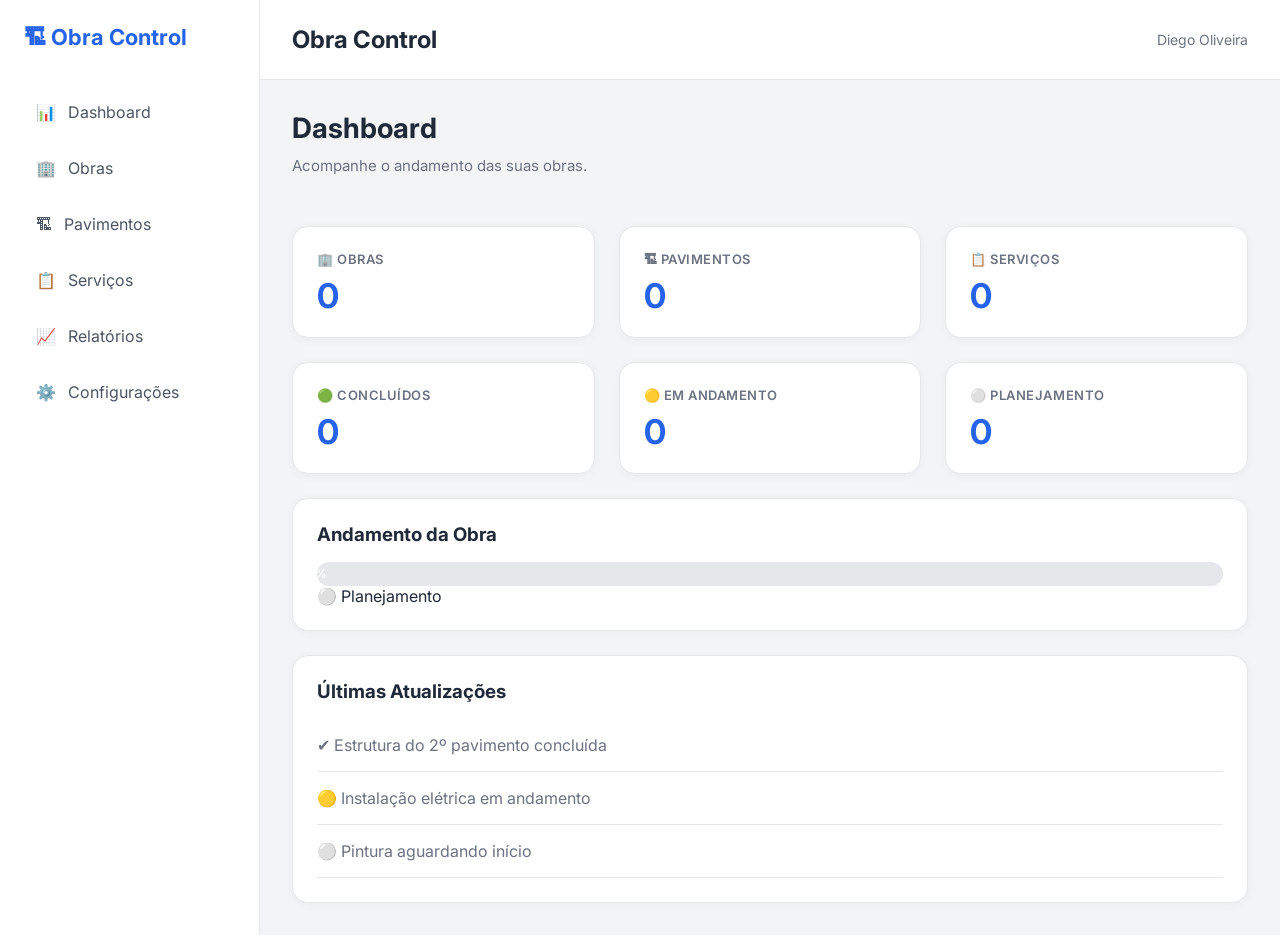
==== frontend/index.html @ 6a50544b "refactor: separate page css responsibilities" ====
<!DOCTYPE html>
<html lang="pt-BR">

<head>
    <meta charset="UTF-8">
    <meta name="viewport" content="width=device-width, initial-scale=1.0">
    <title>Obra Control</title>

    <link rel="preconnect" href="https://fonts.googleapis.com">
    <link rel="preconnect" href="https://fonts.gstatic.com" crossorigin>

    <link href="https://fonts.googleapis.com/css2?family=Inter:wght@300;400;500;600;700&display=swap" rel="stylesheet">

    <link rel="stylesheet" href="css/style.css">

    <link rel="stylesheet" href="css/layout.css">
    <link rel="stylesheet" href="css/header.css">
    <link rel="stylesheet" href="css/sidebar.css">

    <link rel="stylesheet" href="css/components/buttons.css">
    <link rel="stylesheet" href="css/components/cards.css">
    <link rel="stylesheet" href="css/components/badges.css">

    <link rel="stylesheet" href="css/utilities.css">

    <link rel="stylesheet" href="css/pages/dashboard.css">
</head>

<body>
    <div class="container">
        <aside class="sidebar" id="sidebar">
        </aside>

        <main class="main-content">
            <div id="header-container"></div>

            <section class="dashboard">
                <div class="dashboard-header">
                    <h2>Dashboard</h2>
                    <p>Acompanhe o andamento das suas obras.</p>
                </div>

                <div class="dashboard-grid">
                    <div class="dashboard-card">
                        <h3>🏢 Obras</h3>
                        <span id="total-obras">0</span>
                    </div>

                    <div class="dashboard-card">
                        <h3>🏗 Pavimentos</h3>
                        <span id="total-pavimentos">0</span>
                    </div>

                    <div class="dashboard-card">
                        <h3>📋 Serviços</h3>
                        <span id="total-servicos">0</span>
                    </div>

                    <div class="dashboard-card">
                        <h3>🟢 Concluídos</h3>
                        <span id="total-concluidos">0</span>
                    </div>

                    <div class="dashboard-card">
                        <h3>🟡 Em andamento</h3>
                        <span id="total-andamento">0</span>
                    </div>

                    <div class="dashboard-card">
                        <h3>⚪ Planejamento</h3>
                        <span id="total-planejamento">0</span>
                    </div>
                </div>

                <div class="progress-card">
                    <h3>Andamento da Obra</h3>

                    <div class="progress-bar">
                        <div class="progress-fill">
                            0%
                        </div>
                    </div>

                    <div id="status-geral"></div>
                </div>

                <div class="activities">
                    <h3>Últimas Atualizações</h3>

                    <ul>
                        <li>✔ Estrutura do 2º pavimento concluída</li>
                        <li>🟡 Instalação elétrica em andamento</li>
                        <li>⚪ Pintura aguardando início</li>
                    </ul>
                </div>
            </section>
        </main>
    </div>

    <!-- Componentes globais -->
    <script src="js/components/sidebar.js"></script>
    <script src="js/components/layout.js"></script>
    <script src="js/components/header.js"></script>

    <!-- Utilitários -->
    <script src="js/utils.js"></script>

    <!-- Script da página -->
    <script src="js/historico.js"></script>
    <script src="js/app.js"></script>
</body>

</html>
---- frontend/css/style.css ----
* {
    margin: 0;
    padding: 0;
    box-sizing: border-box;
}

/*
====================================
DESIGN SYSTEM — TOKENS GLOBAIS
====================================
*/

:root {

    /* CORES */
    --color-primary: #2563EB;
    --color-primary-hover: #1D4ED8;

    --color-background: #F3F4F6;
    --color-surface: #FFFFFF;
    --color-surface-secondary: #F9FAFB;

    --color-border: #E5E7EB;

    --color-text-primary: #1F2937;
    --color-text-secondary: #6B7280;

    /* STATUS */
    --color-success: #16A34A;
    --color-warning: #F59E0B;
    --color-neutral: #9CA3AF;
    --color-danger: #DC2626;

    /* BORDAS */
    --radius-sm: 8px;
    --radius-md: 10px;
    --radius-lg: 16px;

    /* ESPAÇAMENTOS */
    --spacing-xs: 8px;
    --spacing-sm: 12px;
    --spacing-md: 16px;
    --spacing-lg: 24px;
    --spacing-xl: 32px;

    /* SOMBRAS */
    --shadow-sm:
        0 2px 10px rgba(0, 0, 0, .04);

    --shadow-md:
        0 8px 24px rgba(15, 23, 42, .08);

    --shadow-lg:
        0 16px 40px rgba(15, 23, 42, .12);
}

body {
    font-family: "Inter", sans-serif;
    background-color: var(--color-background);
    color: var(--color-text-primary);
}

a {
    color: var(--color-primary);
    text-decoration: none;
}

a:hover {
    color: var(--color-primary-hover);
}

/*
====================================
CARD PADRÃO DO SISTEMA
====================================
*/

.card {
    background: var(--color-surface);
    border: 1px solid var(--color-border);
    border-radius: var(--radius-lg);
    padding: var(--spacing-lg);
    box-shadow: var(--shadow-sm);
    transition:
        transform .25s ease,
        box-shadow .25s ease;
}

.card:hover {
    transform: translateY(-2px);

    box-shadow:
        0 12px 28px rgba(0, 0, 0, .08);
}

/*
====================================
DESIGN SYSTEM — ELEVAÇÃO
====================================
*/

.shadow-sm {
    box-shadow:
        0 2px 8px rgba(15, 23, 42, .04);
}

.shadow-md {
    box-shadow:
        0 8px 24px rgba(15, 23, 42, .08);
}

.shadow-lg {
    box-shadow:
        0 16px 40px rgba(15, 23, 42, .12);
}

.shadow-hover {
    transition:
        box-shadow .25s ease,
        transform .25s ease;
}

.shadow-hover:hover {
    transform: translateY(-3px);

    box-shadow:
        0 12px 30px rgba(15, 23, 42, .10);
}

.card-hover {
    transition:
        transform .25s ease,
        box-shadow .25s ease;
}

.card-hover:hover {
    transform:
        translateY(-4px);

    box-shadow:
        0 14px 30px rgba(15, 23, 42, .08);
}
---- frontend/css/layout.css ----
.container {
    display: flex;
    min-height: 100vh;
}

.main-content {
    flex: 1;
    display: flex;
    flex-direction: column;
    min-width:0;
}
---- frontend/css/header.css ----
.header {
    height: 80px;
    background-color: white;
    border-bottom: 1px solid #E5E7EB;
    display: flex;
    align-items: center;
    justify-content: space-between;
    padding: 0 32px;
    position: sticky;
    top: 0;
    z-index: 10;
}

.header h1 {
    font-size: 24px;
    white-space:nowrap;
}

.user-area {
    color: #6B7280;
    font-size: 14px;
}

@media(max-width:768px){
    .header {
        height:auto;
        min-height:70px;
        padding:16px;
    }

    .header h1 {
        font-size:20px;
    }

    .user-area {
        font-size:13px;
    }
}
---- frontend/css/sidebar.css ----
.sidebar {
    width: 260px;
    background-color: #FFFFFF;
    border-right: 1px solid #E5E7EB;
    padding: 24px;
    box-sizing: border-box;
    transition: width .3s ease;
}

.logo {
    margin-bottom: 40px;
}

.logo h2 {
    color: #2563EB;
    white-space: nowrap;
    font-size: 22px;
}

.menu {
    display:flex;
    flex-direction:column;
    gap:12px;
}

.menu a {
    display:flex;
    align-items:center;
    gap:12px;
    padding:12px;
    border-radius:8px;
    color:#4B5563;
    text-decoration:none;
    transition:.3s;
}

.menu a:hover {
    background-color:#2563EB;
    color:white;
}

/*
    TABLET / MOBILE
*/

@media(max-width:768px) {
    .sidebar {
        width:80px;
        padding:16px;
    }

    .logo {
        display:flex;
        justify-content:center;
        margin-bottom:30px;
    }

    .logo h2 {
        font-size:0;
    }

    .logo h2::first-letter {
        font-size:28px;
    }

    .menu a {
        justify-content:center;
    }

    .menu-text {
        display:none;
    }

    .menu-icon {
        font-size:22px;
    }
}
---- frontend/css/components/buttons.css ----
/*
====================================
DESIGN SYSTEM — BOTÕES
====================================
*/

.btn-primary,
.btn-secondary,
.btn-view {
    display: inline-flex;
    align-items: center;
    justify-content: center;
    gap: var(--spacing-xs);

    min-height: 44px;

    padding:
        var(--spacing-sm)
        var(--spacing-md);

    border-radius: var(--radius-md);
    border: 1px solid transparent;

    font-size: 14px;
    font-weight: 600;
    font-family: inherit;

    cursor: pointer;
    user-select: none;

    transition:
        background .25s ease,
        color .25s ease,
        border-color .25s ease,
        box-shadow .25s ease,
        transform .15s ease;

    text-decoration: none;
}

.btn-primary:active,
.btn-secondary:active,
.btn-view:active {
    transform: scale(.98);
}

.btn-primary:focus-visible,
.btn-secondary:focus-visible,
.btn-view:focus-visible {
    outline: none;
    box-shadow:
        0 0 0 3px rgba(37, 99, 235, .18);
}

/*
====================================
TAMANHOS
====================================
*/

.btn-sm {
    min-height: 36px;
    padding:
        8px 14px;
    font-size: 13px;
    border-radius: var(--radius-sm);
}

.btn-md {
    min-height: 44px;
    padding:
        var(--spacing-sm)
        var(--spacing-md);
    font-size: 14px;
}

.btn-lg {
    min-height: 52px;
    padding:
        14px 28px;
    font-size: 16px;
    border-radius: var(--radius-lg);
}

/*
====================================
ÍCONE
====================================
*/

.btn-icon {
    display: inline-flex;
    align-items: center;
    justify-content: center;
    font-size: 16px;
    line-height: 1;
}

.btn-sm .btn-icon {
    font-size: 14px;
}

.btn-lg .btn-icon {
    font-size: 18px;
}

/*
====================================
BOTÃO VISUALIZAÇÃO
====================================
*/

.btn-view {
    background: var(--color-primary);
    color: var(--color-surface);
    border-color: var(--color-primary);
}

.btn-view:hover {
    background: var(--color-primary-hover);
    border-color: var(--color-surface);
    box-shadow: var(--shadow-md);
    transform: translateY(-1px);
}

.btn-view:disabled {
    background:#93C5FD;
    border-color:#93C5FD;
    cursor:not-allowed;
}
---- frontend/css/components/cards.css ----
.dashboard-card {
    background: var(--color-surface);
    border: 1px solid var(--color-border);
    border-radius: var(--radius-lg);
    padding: var(--spacing-lg);

    display: flex;
    flex-direction: column;
    gap: var(--spacing-sm);

    box-shadow: var(--shadow-sm);

    transition:
        transform .25s ease,
        box-shadow .25s ease;
}

.dashboard-card:hover {
    transform:
        translateY(-4px);

    box-shadow: var(--shadow-md);
}

.dashboard-card h3 {
    color: var(--color-text-secondary);
    font-size: 13px;
    font-weight: 600;
    text-transform: uppercase;
    letter-spacing: .04em;
}

.dashboard-card span {
    font-size: 34px;
    font-weight: 700;
    line-height: 1;
    color: var(--color-primary);
}

.progress-card,
.activities {
    background:var(--color-surface);
    border:1px solid var(--color-border);
    border-radius:var(--radius-lg);
    padding:var(--spacing-lg);

    box-shadow:var(--shadow-sm);
}

.indicador-card {
    background:var(--color-surface-secondary);
    border:1px solid var(--color-border);
    border-radius: 12px;
    padding: 14px;
    display: flex;
    flex-direction: column;
    align-items: center;
    justify-content: center;
    gap: 6px;
    transition: .2s;
}

.indicador-card:hover {
    transform:
        translateY(-3px);

    box-shadow: var(--shadow-md);
}

.indicador-card span {
    font-size: 20px;
}

.indicador-card strong {
    font-size: 24px;
    color:var(--color-text-primary);
}

.indicador-card small {
    color:var(--color-text-secondary);
    font-size: 13px;
}

.indicador-concluido {
    border-left: 4px solid var(--color-success);
}

.indicador-andamento {
    border-left: 4px solid var(--color-warning);
}

.indicador-planejamento {
    border-left: 4px solid var(--color-neutral);
}

.form-card,
.table-card {
    box-sizing: border-box;
}
---- frontend/css/pages/dashboard.css ----
.dashboard {
    padding: var(--spacing-xl);
    display: flex;
    flex-direction: column;
    gap: var(--spacing-lg);
}

.dashboard-header {
    margin-bottom: var(--spacing-lg);
}

.dashboard-header h2 {
    font-size: 28px;
    font-weight: 700;
    line-height: 1.2;
    color: var(--color-text-primary);
    margin-bottom: 8px;
}

.dashboard-header p {
    font-size: 15px;
    line-height: 1.6;
    color: var(--color-text-secondary);
    max-width: 700px;
}

.dashboard-grid {
    display: grid;
    grid-template-columns: repeat(3, 1fr);
    gap: var(--spacing-lg);
}

.progress-bar {
    width: 100%;
    height: 24px;
    background:var(--color-border);
    border-radius: 20px;
    margin-top: var(--spacing-md);
    overflow: hidden;
}

.progress-fill {
    width: 0%;
    height: 100%;
    background:var(--color-primary);
    color:var(--color-surface);
    display: flex;
    align-items: center;
    justify-content: center;
    font-size: 12px;
    transition: width 0.5s ease;
}

.activities ul {
    margin-top: var(--spacing-md);
    list-style: none;
}

.activities li {
    display: flex;
    align-items: center;
    gap: 10px;

    padding: 14px 0;

    border-bottom:1px solid var(--color-border);

    color: var(--color-text-secondary);
    line-height: 1.5;
}

.breadcrumb {
    display: flex;
    align-items: center;
    gap: 10px;
    margin-bottom: 24px;
    font-size: 14px;
    color:var(--color-text-secondary);
}

.breadcrumb a {
    text-decoration: none;
    color:var(--color-primary);
}

.breadcrumb strong {
    color:var(--color-text-primary);
    font-weight: 600;
}

.breadcrumb span {
    color: var(--color-neutral);
}

@media(max-width:1024px){
    .dashboard-grid{
        grid-template-columns:
            repeat(2,1fr);
    }
}

@media(max-width:600px){
    .dashboard-grid{
        grid-template-columns:
            1fr;
    }
}

@media(max-width:768px){
    .dashboard{
        padding:16px;
        gap:16px;
    }
}
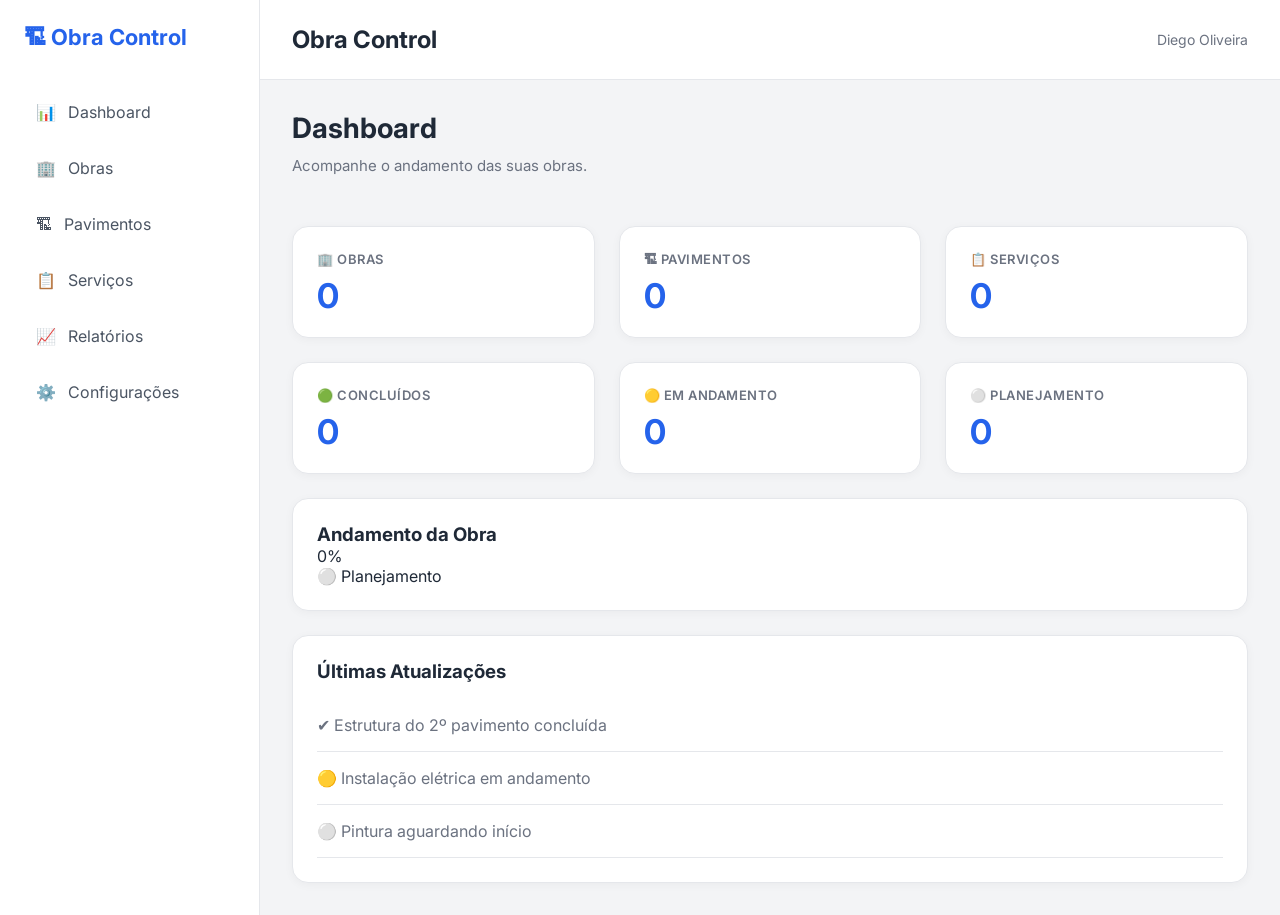
==== commit b1bd6092: "refactor: extract shared css components" ====
--- a/frontend/index.html
+++ b/frontend/index.html
@@ -20,6 +20,8 @@
     <link rel="stylesheet" href="css/components/buttons.css">
     <link rel="stylesheet" href="css/components/cards.css">
     <link rel="stylesheet" href="css/components/badges.css">
+    <link rel="stylesheet" href="../css/components/breadcrumb.css">
+    <link rel="stylesheet" href="../css/components/progress.css">
 
     <link rel="stylesheet" href="css/utilities.css">
 
--- a/frontend/css/pages/dashboard.css
+++ b/frontend/css/pages/dashboard.css
@@ -30,27 +30,6 @@
     gap: var(--spacing-lg);
 }
 
-.progress-bar {
-    width: 100%;
-    height: 24px;
-    background:var(--color-border);
-    border-radius: 20px;
-    margin-top: var(--spacing-md);
-    overflow: hidden;
-}
-
-.progress-fill {
-    width: 0%;
-    height: 100%;
-    background:var(--color-primary);
-    color:var(--color-surface);
-    display: flex;
-    align-items: center;
-    justify-content: center;
-    font-size: 12px;
-    transition: width 0.5s ease;
-}
-
 .activities ul {
     margin-top: var(--spacing-md);
     list-style: none;
@@ -67,29 +46,6 @@
 
     color: var(--color-text-secondary);
     line-height: 1.5;
-}
-
-.breadcrumb {
-    display: flex;
-    align-items: center;
-    gap: 10px;
-    margin-bottom: 24px;
-    font-size: 14px;
-    color:var(--color-text-secondary);
-}
-
-.breadcrumb a {
-    text-decoration: none;
-    color:var(--color-primary);
-}
-
-.breadcrumb strong {
-    color:var(--color-text-primary);
-    font-weight: 600;
-}
-
-.breadcrumb span {
-    color: var(--color-neutral);
 }
 
 @media(max-width:1024px){
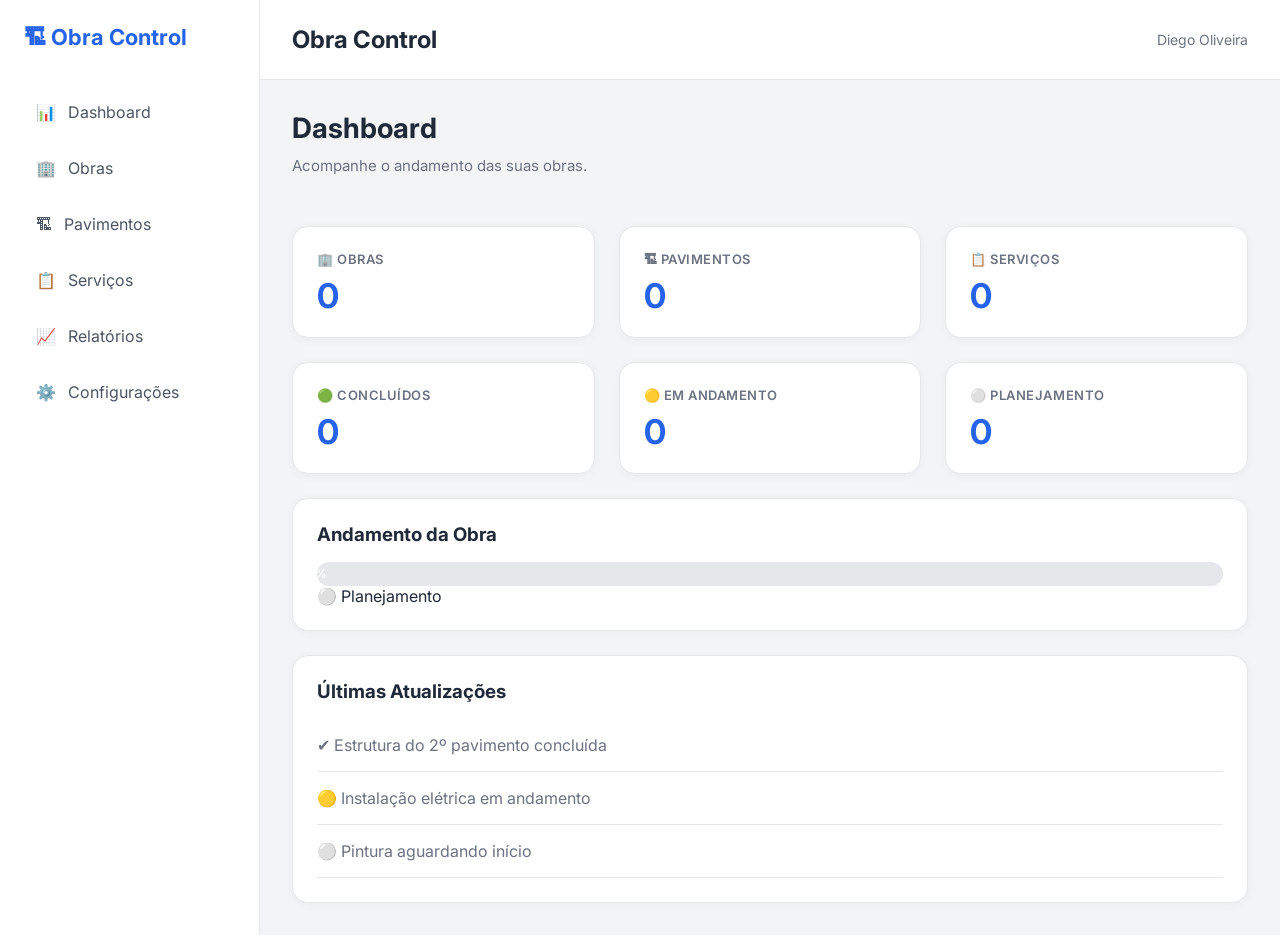
==== commit 928fc33a: "refactor: remove obsolete css files" ====
--- a/frontend/index.html
+++ b/frontend/index.html
@@ -20,8 +20,8 @@
     <link rel="stylesheet" href="css/components/buttons.css">
     <link rel="stylesheet" href="css/components/cards.css">
     <link rel="stylesheet" href="css/components/badges.css">
-    <link rel="stylesheet" href="../css/components/breadcrumb.css">
-    <link rel="stylesheet" href="../css/components/progress.css">
+    <link rel="stylesheet" href="css/components/breadcrumb.css">
+    <link rel="stylesheet" href="css/components/progress.css">
 
     <link rel="stylesheet" href="css/utilities.css">
 
--- a/frontend/css/components/buttons.css
+++ b/frontend/css/components/buttons.css
@@ -15,8 +15,7 @@
     min-height: 44px;
 
     padding:
-        var(--spacing-sm)
-        var(--spacing-md);
+        var(--spacing-sm) var(--spacing-md);
 
     border-radius: var(--radius-md);
     border: 1px solid transparent;
@@ -69,8 +68,7 @@
 .btn-md {
     min-height: 44px;
     padding:
-        var(--spacing-sm)
-        var(--spacing-md);
+        var(--spacing-sm) var(--spacing-md);
     font-size: 14px;
 }
 
@@ -124,7 +122,53 @@
 }
 
 .btn-view:disabled {
-    background:#93C5FD;
-    border-color:#93C5FD;
-    cursor:not-allowed;
+    background: #93C5FD;
+    border-color: #93C5FD;
+    cursor: not-allowed;
+}
+
+/*
+====================================
+BOTÃO PRIMÁRIO
+====================================
+*/
+
+.btn-primary {
+    background: #2563EB;
+    color: #FFFFFF;
+
+    border-color: #2563EB;
+}
+
+.btn-primary:hover {
+    background: #1D4ED8;
+    border-color: #1D4ED8;
+
+    box-shadow:
+        0 8px 20px rgba(37, 99, 235, .25);
+
+    transform: translateY(-1px);
+}
+
+
+.btn-primary:active {
+    transform: scale(.98);
+}
+
+
+.btn-primary:disabled {
+    background: #93C5FD;
+    border-color: #93C5FD;
+
+    cursor: not-allowed;
+
+    box-shadow: none;
+
+    transform: none;
+}
+
+@media(max-width:600px) {
+    .btn-primary {
+        width: 100%;
+    }
 }
--- a/frontend/css/components/breadcrumb.css
+++ b/frontend/css/components/breadcrumb.css
@@ -0,0 +1,58 @@
+/* COMPONENT — BREADCRUMB */
+.breadcrumb {
+    display: flex;
+    align-items: center;
+    gap: 10px;
+    padding: 14px 18px;
+    background: var(--color-surface);
+    border: 1px solid var(--color-border);
+    border-radius: var(--radius-md);
+    font-size: 14px;
+    color: var(--color-text-secondary);
+}
+
+.breadcrumb a {
+    display: flex;
+    align-items: center;
+    gap: 6px;
+    text-decoration: none;
+    color: var(--color-primary);
+    font-weight: 600;
+    transition: .2s ease;
+}
+
+.breadcrumb a:hover {
+    color: var(--color-primary-hover);
+    transform: translateY(-1px);
+}
+
+.breadcrumb span {
+    color: var(--color-neutral);
+    font-size: 16px;
+}
+
+.breadcrumb strong {
+    display: flex;
+    align-items: center;
+    gap: 6px;
+    color: var(--color-text-primary);
+    font-weight: 700;
+}
+
+.breadcrumb-separator {
+    color: var(--color-neutral);
+    font-weight: 600;
+}
+
+.breadcrumb-current {
+    color: var(--color-text-primary);
+    font-weight: 700;
+}
+
+@media(max-width:768px) {
+    .breadcrumb {
+        font-size: 13px;
+        padding: 12px;
+        gap: 8px;
+    }
+}
--- a/frontend/css/components/progress.css
+++ b/frontend/css/components/progress.css
@@ -0,0 +1,34 @@
+/* COMPONENT — PROGRESS */
+
+.progress-container {
+    width: 220px;
+    max-width: 100%;
+}
+
+.progress-bar {
+    width: 100%;
+    height: 24px;
+    background: var(--color-border);
+    border-radius: 999px;
+    overflow: hidden;
+    margin-top: var(--spacing-md);
+}
+
+.progress-fill {
+    height: 100%;
+    width: 0%;
+    background: var(--color-primary);
+    color: var(--color-surface);
+    font-size: 12px;
+    display: flex;
+    align-items: center;
+    justify-content: center;
+
+    transition:
+        width .5s ease;
+}
+
+.progress-text {
+    font-size: 13px;
+    color: var(--color-text-secondary);
+}
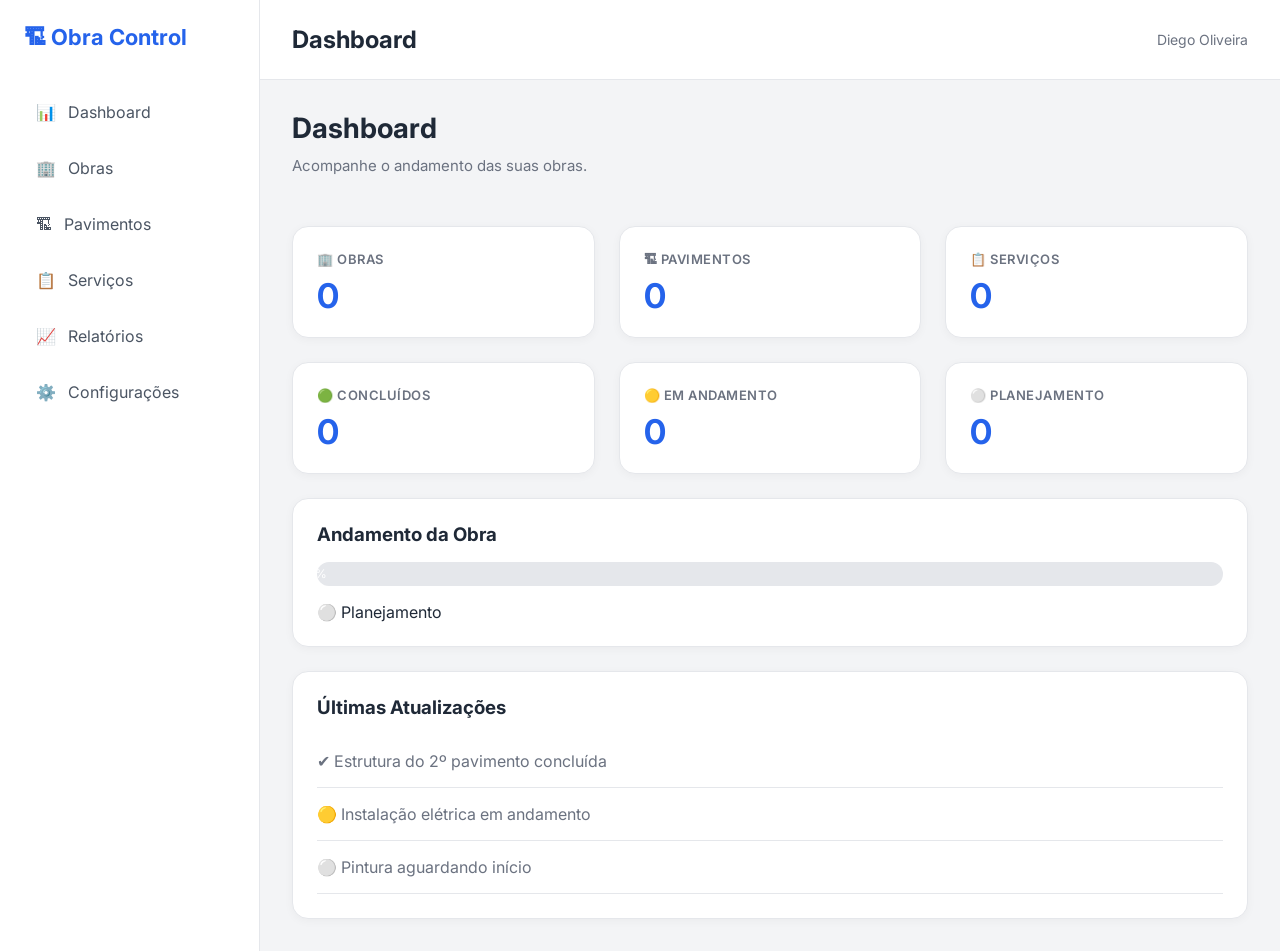
==== commit 2e86699c: "refactor: improve dashboard html semantics" ====
--- a/frontend/index.html
+++ b/frontend/index.html
@@ -4,7 +4,7 @@
 <head>
     <meta charset="UTF-8">
     <meta name="viewport" content="width=device-width, initial-scale=1.0">
-    <title>Obra Control</title>
+    <title>Dashboard | Obra Control</title>
 
     <link rel="preconnect" href="https://fonts.googleapis.com">
     <link rel="preconnect" href="https://fonts.gstatic.com" crossorigin>
@@ -29,55 +29,58 @@
 </head>
 
 <body>
-    <div class="container">
-        <aside class="sidebar" id="sidebar">
+    <div class="app-container">
+        <aside class="sidebar" id="sidebar" aria-label="Navegação principal">
         </aside>
 
         <main class="main-content">
-            <div id="header-container"></div>
+            <header id="header-container"></header>
 
             <section class="dashboard">
+                <h1 class="sr-only">Dashboard Obra Control</h1>
+
                 <div class="dashboard-header">
                     <h2>Dashboard</h2>
                     <p>Acompanhe o andamento das suas obras.</p>
                 </div>
 
                 <div class="dashboard-grid">
-                    <div class="dashboard-card">
+                    <article class="dashboard-card">
                         <h3>🏢 Obras</h3>
-                        <span id="total-obras">0</span>
-                    </div>
+                        <strong id="total-obras">0</strong>
+                    </article>
 
-                    <div class="dashboard-card">
+                    <article class="dashboard-card">
                         <h3>🏗 Pavimentos</h3>
-                        <span id="total-pavimentos">0</span>
-                    </div>
+                        <strong id="total-pavimentos">0</strong>
+                    </article>
 
-                    <div class="dashboard-card">
+                    <article class="dashboard-card">
                         <h3>📋 Serviços</h3>
-                        <span id="total-servicos">0</span>
-                    </div>
+                        <strong id="total-servicos">0</strong>
+                    </article>
 
-                    <div class="dashboard-card">
+                    <article class="dashboard-card">
                         <h3>🟢 Concluídos</h3>
-                        <span id="total-concluidos">0</span>
-                    </div>
+                        <strong id="total-concluidos">0</strong>
+                    </article>
 
-                    <div class="dashboard-card">
+                    <article class="dashboard-card">
                         <h3>🟡 Em andamento</h3>
-                        <span id="total-andamento">0</span>
-                    </div>
+                        <strong id="total-andamento">0</strong>
+                    </article>
 
-                    <div class="dashboard-card">
+                    <article class="dashboard-card">
                         <h3>⚪ Planejamento</h3>
-                        <span id="total-planejamento">0</span>
-                    </div>
+                        <strong id="total-planejamento">0</strong>
+                    </article>
                 </div>
 
                 <div class="progress-card">
                     <h3>Andamento da Obra</h3>
 
-                    <div class="progress-bar">
+                    <div class="progress-bar" role="progressbar" aria-valuemin="0" aria-valuemax="100"
+                        aria-valuenow="0">
                         <div class="progress-fill">
                             0%
                         </div>
@@ -86,7 +89,7 @@
                     <div id="status-geral"></div>
                 </div>
 
-                <div class="activities">
+                <section class="activities">
                     <h3>Últimas Atualizações</h3>
 
                     <ul>
@@ -94,22 +97,22 @@
                         <li>🟡 Instalação elétrica em andamento</li>
                         <li>⚪ Pintura aguardando início</li>
                     </ul>
-                </div>
+                </section>
             </section>
         </main>
     </div>
 
     <!-- Componentes globais -->
-    <script src="js/components/sidebar.js"></script>
-    <script src="js/components/layout.js"></script>
-    <script src="js/components/header.js"></script>
+    <script src="js/components/sidebar.js" defer></script>
+    <script src="js/components/layout.js" defer></script>
+    <script src="js/components/header.js" defer></script>
 
     <!-- Utilitários -->
-    <script src="js/utils.js"></script>
+    <script src="js/utils.js" defer></script>
 
     <!-- Script da página -->
-    <script src="js/historico.js"></script>
-    <script src="js/app.js"></script>
+    <script src="js/historico.js" defer></script>
+    <script src="js/app.js" defer></script>
 </body>
 
 </html>
--- a/frontend/css/layout.css
+++ b/frontend/css/layout.css
@@ -1,4 +1,4 @@
-.container {
+.app-container {
     display: flex;
     min-height: 100vh;
 }
--- a/frontend/css/components/buttons.css
+++ b/frontend/css/components/buttons.css
@@ -112,10 +112,12 @@
     background: var(--color-primary);
     color: var(--color-surface);
     border-color: var(--color-primary);
+    text-decoration: none;
 }
 
 .btn-view:hover {
     background: var(--color-primary-hover);
+    color: var(--color-surface);
     border-color: var(--color-surface);
     box-shadow: var(--shadow-md);
     transform: translateY(-1px);
--- a/frontend/css/components/cards.css
+++ b/frontend/css/components/cards.css
@@ -30,7 +30,7 @@
     letter-spacing: .04em;
 }
 
-.dashboard-card span {
+.dashboard-card strong {
     font-size: 34px;
     font-weight: 700;
     line-height: 1;
--- a/frontend/css/components/progress.css
+++ b/frontend/css/components/progress.css
@@ -12,6 +12,7 @@
     border-radius: 999px;
     overflow: hidden;
     margin-top: var(--spacing-md);
+    margin-bottom: var(--spacing-md);
 }
 
 .progress-fill {
--- a/frontend/css/utilities.css
+++ b/frontend/css/utilities.css
@@ -0,0 +1,6 @@
+.sr-only {
+    position: absolute;
+    width: 1px;
+    height: 1px;
+    overflow: hidden;
+}
